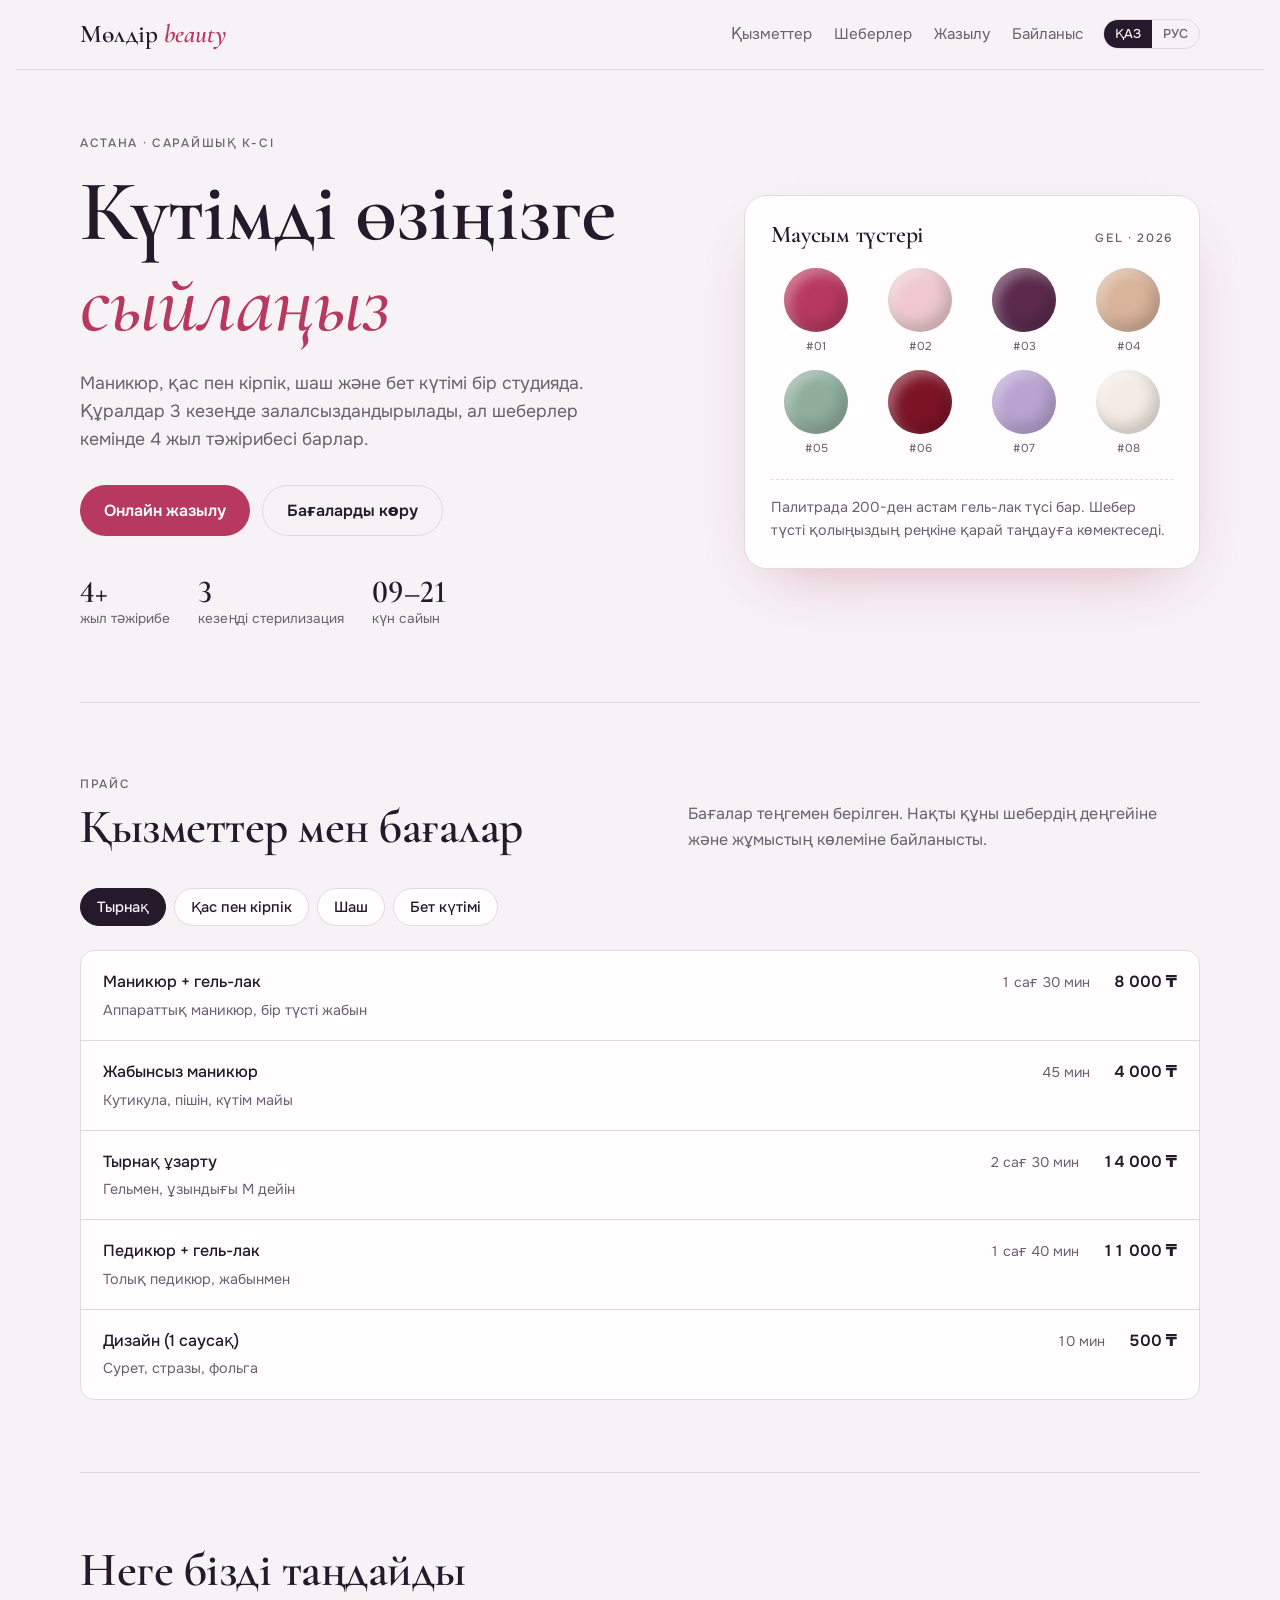
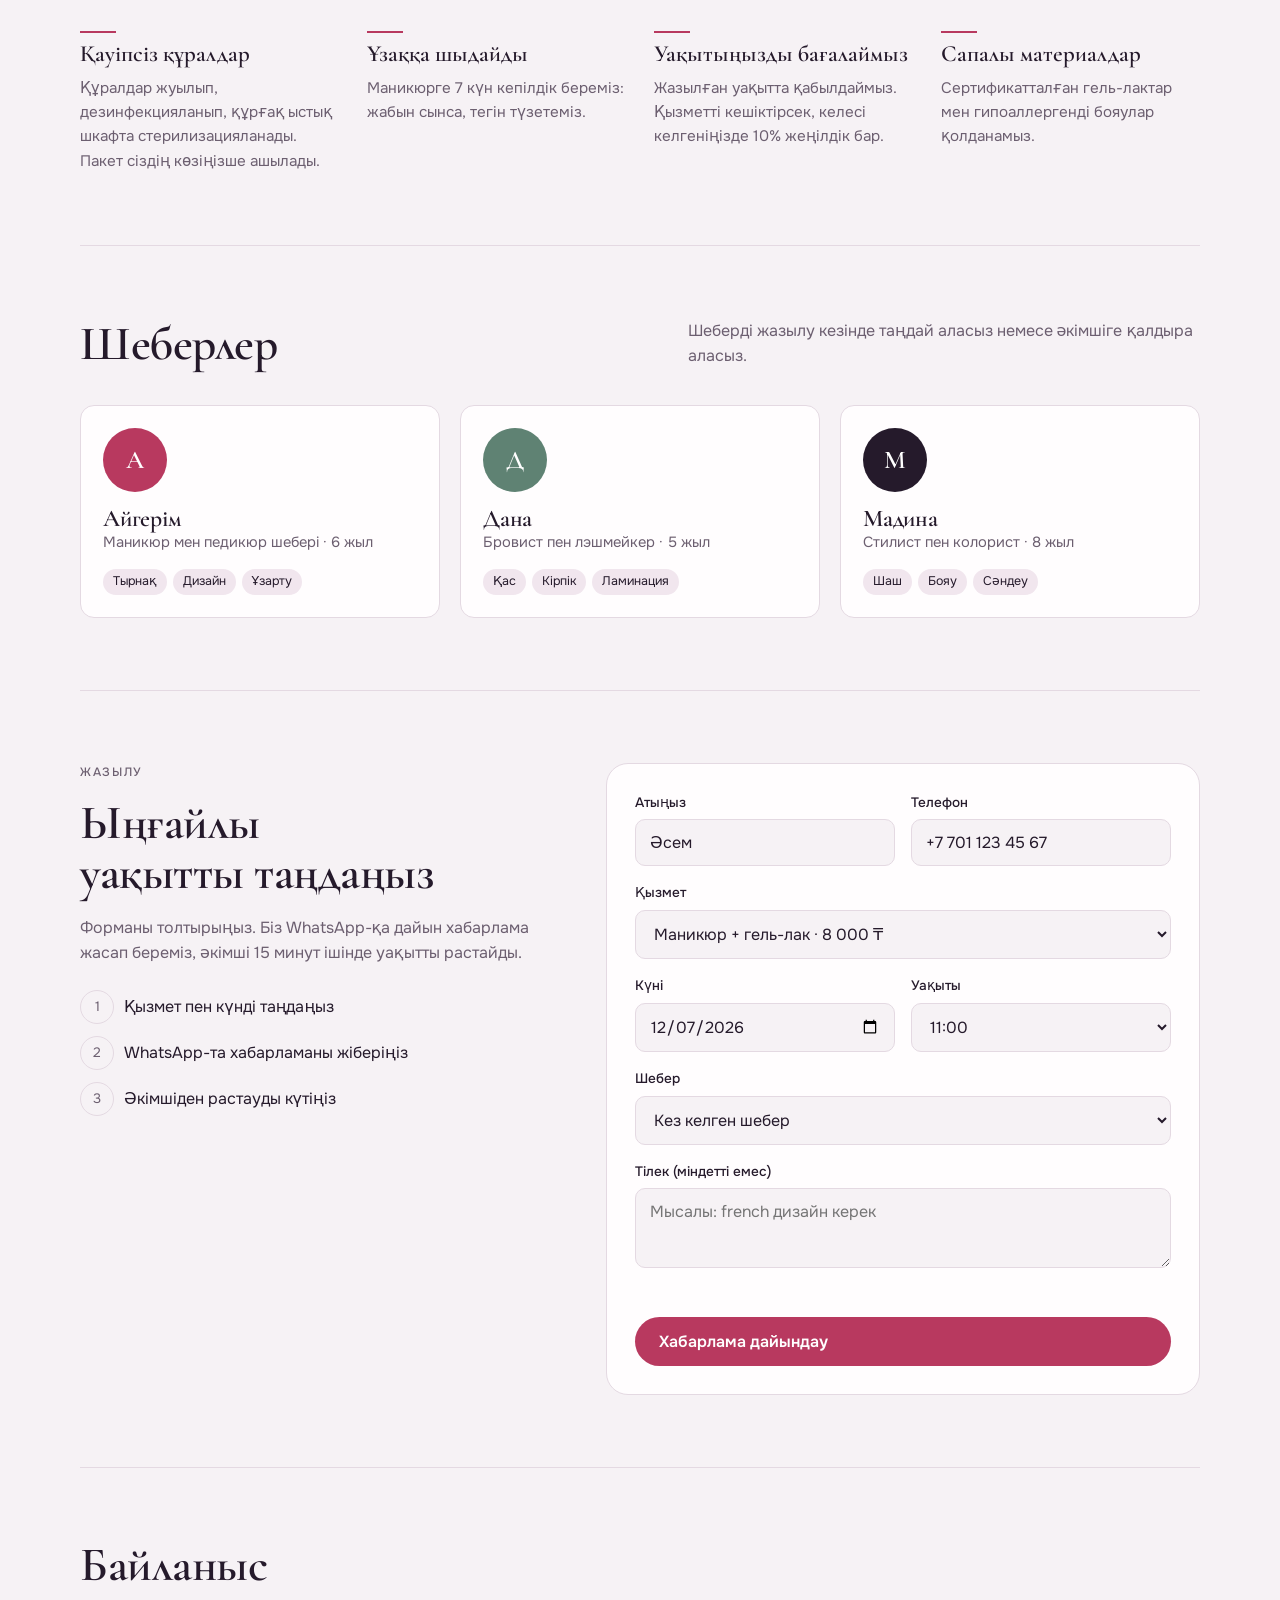
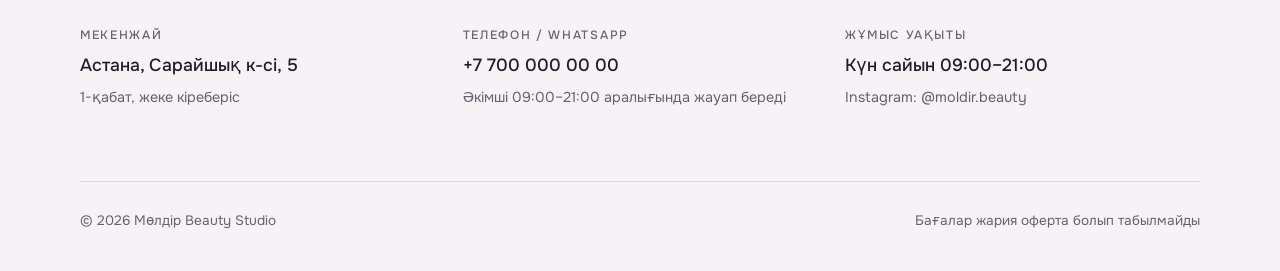
==== index.html @ 7542b137 "Publish beauty studio landing to GitHub Pages Co-Authored-By: Claude Opus 5.5 <noreply@anthropic.com" ====
<!doctype html>
<html lang="kk">
<head>
<meta charset="utf-8">
<meta name="viewport" content="width=device-width, initial-scale=1, viewport-fit=cover">
<style>:root{padding-top:env(safe-area-inset-top,0px);padding-bottom:env(safe-area-inset-bottom,0px)}body{margin:0}img{max-width:100%}[hidden]{display:none!important}</style>
<title>Мөлдір Beauty Studio</title>
<meta name="description" content="Мөлдір Beauty Studio — маникюр, қас пен кірпік, шаш және бет күтімі. Онлайн жазылу.">
<link rel="preconnect" href="https://fonts.googleapis.com">
<link rel="preconnect" href="https://fonts.gstatic.com" crossorigin>
<link rel="stylesheet" href="https://fonts.googleapis.com/css2?family=Cormorant+Garamond:ital,wght@0,500;0,600;1,500&family=Onest:wght@400;500;600&display=swap">
<style>
/* Layout: split hero with a lacquer "shade card", then a price list read like a salon menu, booking card that builds a WhatsApp message. */
:root{
  --bg:#f6f2f5;
  --surface:#fffdfe;
  --ink:#251a2b;
  --muted:#6c5f70;
  --line:#e4d9e2;
  --accent:#b8395f;      /* rose lacquer */
  --accent-ink:#ffffff;
  --sage:#5f8273;
  --chip:#f1e6ee;
  --display:"Cormorant Garamond","Cormorant",Georgia,"Times New Roman",serif;
  --body:"Onest","Segoe UI",system-ui,-apple-system,sans-serif;
  --r:14px;
  --wrap:1120px;
}
@media (prefers-color-scheme:dark){:root:not([data-theme="light"]){
  --bg:#151017;--surface:#1f1822;--ink:#f3eaf1;--muted:#b4a6b6;--line:#3a2f3e;
  --accent:#e57a9b;--accent-ink:#1b1014;--sage:#8fb3a3;--chip:#2b2230;color-scheme:dark}}
:root[data-theme="dark"]{
  --bg:#151017;--surface:#1f1822;--ink:#f3eaf1;--muted:#b4a6b6;--line:#3a2f3e;
  --accent:#e57a9b;--accent-ink:#1b1014;--sage:#8fb3a3;--chip:#2b2230;color-scheme:dark}

*{box-sizing:border-box}
html{scroll-behavior:smooth}
@media (prefers-reduced-motion:reduce){html{scroll-behavior:auto}*{animation:none!important;transition:none!important}}
body{background:var(--bg);color:var(--ink);font:16px/1.6 var(--body);
  padding-left:max(16px,env(safe-area-inset-left,0px));padding-right:max(16px,env(safe-area-inset-right,0px))}
body::before{content:"";position:fixed;inset:0 0 auto;height:env(safe-area-inset-top,0px);z-index:10;background:var(--bg)}
.wrap{max-width:var(--wrap);margin:0 auto}
a{color:inherit}
h1,h2,h3,.facts b{font-variant-numeric:lining-nums}
h1,h2,h3{font-family:var(--display);font-weight:600;line-height:1.05;margin:0;text-wrap:balance;letter-spacing:-.01em}
h2{font-size:clamp(2rem,4.5vw,3rem)}
p{margin:0}
.eyebrow{font-size:.75rem;letter-spacing:.14em;text-transform:uppercase;color:var(--muted);font-weight:500}
:focus-visible{outline:2px solid var(--accent);outline-offset:3px;border-radius:6px}

/* header */
header{position:sticky;top:env(safe-area-inset-top,0px);z-index:5;background:color-mix(in srgb,var(--bg) 88%,transparent);
  backdrop-filter:blur(10px);border-bottom:1px solid var(--line)}
.nav{display:flex;align-items:center;gap:20px;padding-block:14px}
.logo{font-family:var(--display);font-size:1.6rem;font-weight:600;text-decoration:none;white-space:nowrap}
.logo i{color:var(--accent);font-style:italic}
.nav nav{display:flex;gap:22px;margin-left:auto}
.nav nav a{text-decoration:none;color:var(--muted);font-size:.95rem}
.nav nav a:hover{color:var(--ink)}
.lang{display:flex;border:1px solid var(--line);border-radius:999px;overflow:hidden;flex:none}
.lang button{border:0;background:none;color:var(--muted);font:500 .8rem var(--body);padding:6px 11px;cursor:pointer}
.lang button[aria-pressed="true"]{background:var(--ink);color:var(--bg)}
@media (max-width:760px){.nav nav{display:none}.lang{margin-left:auto}}

.btn{display:inline-flex;align-items:center;gap:8px;border:0;border-radius:999px;padding:14px 24px;
  font:600 1rem var(--body);cursor:pointer;text-decoration:none;transition:transform .15s}
.btn:hover{transform:translateY(-1px)}
.btn-primary{background:var(--accent);color:var(--accent-ink)}
.btn-ghost{background:transparent;color:var(--ink);border:1px solid var(--line)}

/* hero */
.hero{display:grid;grid-template-columns:1.15fr .85fr;gap:48px;align-items:center;padding-block:64px 72px}
.hero h1{font-size:clamp(2.8rem,7vw,5.4rem)}
.hero h1 em{color:var(--accent);font-style:italic;font-weight:500}
.hero .lead{max-width:34rem;color:var(--muted);font-size:1.1rem;margin-top:20px}
.hero .cta{display:flex;flex-wrap:wrap;gap:12px;margin-top:32px}
.facts{display:flex;flex-wrap:wrap;gap:28px;margin-top:40px}
.facts div{display:grid}
.facts b{font-family:var(--display);font-size:2rem;font-weight:600;line-height:1}
.facts span{color:var(--muted);font-size:.85rem}

.shade-card{background:var(--surface);border:1px solid var(--line);border-radius:22px;padding:26px;
  box-shadow:0 24px 60px -30px color-mix(in srgb,var(--accent) 45%,transparent)}
.shade-card header{all:unset;display:flex;justify-content:space-between;align-items:baseline}
.shade-card h3{font-size:1.5rem}
.shades{display:grid;grid-template-columns:repeat(4,1fr);gap:14px;margin-top:20px}
.shade{display:grid;justify-items:center;gap:6px;font-size:.72rem;color:var(--muted);text-align:center;cursor:default}
.dot{width:100%;max-width:64px;aspect-ratio:1;border-radius:50%;background:var(--c);
  box-shadow:inset -6px -8px 14px rgba(0,0,0,.18),inset 6px 6px 12px rgba(255,255,255,.35);transition:transform .25s}
.shade:hover .dot{transform:scale(1.08) rotate(-8deg)}
.shade-card .note{margin-top:20px;padding-top:16px;border-top:1px dashed var(--line);font-size:.9rem;color:var(--muted)}
@media (max-width:860px){.hero{grid-template-columns:1fr;padding-block:40px 56px}}

section{padding-block:72px;border-top:1px solid var(--line)}
.sec-head{display:flex;flex-wrap:wrap;justify-content:space-between;align-items:end;gap:16px;margin-bottom:36px}
.sec-head p{color:var(--muted);max-width:32rem}

/* services */
.tabs{display:flex;flex-wrap:wrap;gap:8px;margin-bottom:24px}
.tab{border:1px solid var(--line);background:var(--surface);color:var(--ink);border-radius:999px;padding:9px 16px;
  font:500 .92rem var(--body);cursor:pointer}
.tab[aria-selected="true"]{background:var(--ink);color:var(--bg);border-color:var(--ink)}
.menu{list-style:none;margin:0;padding:0;background:var(--surface);border:1px solid var(--line);border-radius:var(--r)}
.menu li{display:grid;grid-template-columns:1fr auto auto;gap:8px 24px;align-items:baseline;padding:18px 22px;border-top:1px solid var(--line)}
.menu li:first-child{border-top:0}
.menu .name{font-weight:500;min-width:0}
.menu .desc{grid-column:1/-1;color:var(--muted);font-size:.9rem;margin-top:-4px}
.menu .time{color:var(--muted);font-size:.88rem;white-space:nowrap;font-variant-numeric:tabular-nums}
.menu .price{font-weight:600;white-space:nowrap;font-variant-numeric:tabular-nums}
@media (max-width:520px){.menu li{grid-template-columns:1fr auto}.menu .time{grid-column:1;grid-row:3}.menu .desc{grid-row:2}}

/* why */
.why{display:grid;grid-template-columns:repeat(4,1fr);gap:28px}
.why div{display:grid;gap:8px;align-content:start}
.why b{font-family:var(--display);font-size:1.45rem;font-weight:600;line-height:1.15}
.why p{color:var(--muted);font-size:.95rem}
.why .mark{width:36px;height:2px;background:var(--accent)}
@media (max-width:900px){.why{grid-template-columns:repeat(2,1fr)}}
@media (max-width:480px){.why{grid-template-columns:1fr}}

/* masters */
.masters{display:grid;grid-template-columns:repeat(3,1fr);gap:20px}
.master{background:var(--surface);border:1px solid var(--line);border-radius:var(--r);padding:22px;display:grid;gap:14px;align-content:start}
.avatar{width:64px;height:64px;border-radius:50%;display:grid;place-items:center;font-family:var(--display);font-size:1.6rem;
  font-weight:600;color:var(--accent-ink);background:var(--c)}
.master h3{font-size:1.5rem}
.master .role{color:var(--muted);font-size:.92rem}
.tags{display:flex;flex-wrap:wrap;gap:6px}
.tags span{background:var(--chip);border-radius:999px;padding:3px 10px;font-size:.78rem}
@media (max-width:860px){.masters{grid-template-columns:1fr}}

/* booking */
.book{display:grid;grid-template-columns:.9fr 1.1fr;gap:40px;align-items:start}
.book .intro{display:grid;gap:16px}
.book .intro p{color:var(--muted)}
.steps{list-style:none;padding:0;margin:8px 0 0;display:grid;gap:12px;counter-reset:s}
.steps li{counter-increment:s;display:grid;grid-template-columns:32px 1fr;gap:12px;align-items:center}
.steps li::before{content:counter(s);width:32px;height:32px;border-radius:50%;border:1px solid var(--line);display:grid;place-items:center;font-size:.85rem;color:var(--muted)}
form{background:var(--surface);border:1px solid var(--line);border-radius:22px;padding:28px;display:grid;gap:16px}
.row{display:grid;grid-template-columns:1fr 1fr;gap:16px}
@media (max-width:860px){.book{grid-template-columns:1fr}}
@media (max-width:480px){.row{grid-template-columns:1fr}}
label{display:grid;gap:6px;font-size:.85rem;font-weight:500;min-width:0}
input,select,textarea{width:100%;font:400 1rem var(--body);color:var(--ink);background:var(--bg);border:1px solid var(--line);
  border-radius:10px;padding:12px 14px}
textarea{resize:vertical;min-height:80px}
input:focus,select:focus,textarea:focus{outline:2px solid var(--accent);outline-offset:0;border-color:transparent}
.err{color:var(--accent);font-size:.85rem;min-height:1.2em}
.result{border:1px dashed var(--sage);border-radius:12px;padding:16px;display:grid;gap:12px}
.result pre{margin:0;white-space:pre-wrap;font:inherit;font-size:.92rem}
.result .acts{display:flex;flex-wrap:wrap;gap:10px}
.result .acts .btn{padding:10px 18px;font-size:.92rem}
.ok{color:var(--sage);font-weight:600;font-size:.9rem}

/* contacts */
.contacts{display:grid;grid-template-columns:repeat(3,1fr);gap:28px}
.contacts div{display:grid;gap:6px;align-content:start}
.contacts .v{font-size:1.1rem;font-weight:500;user-select:all}
.contacts .s{color:var(--muted);font-size:.9rem}
@media (max-width:760px){.contacts{grid-template-columns:1fr}}

footer{border-top:1px solid var(--line);padding-block:28px 40px;color:var(--muted);font-size:.85rem;display:flex;flex-wrap:wrap;gap:12px;justify-content:space-between}
</style>
</head>
<body>

<header>
  <div class="wrap nav">
    <a class="logo" href="#top">Мөлдір <i>beauty</i></a>
    <nav aria-label="Бөлімдер">
      <a href="#services" data-i="nav_services">Қызметтер</a>
      <a href="#masters" data-i="nav_masters">Шеберлер</a>
      <a href="#book" data-i="nav_book">Жазылу</a>
      <a href="#contacts" data-i="nav_contacts">Байланыс</a>
    </nav>
    <div class="lang" role="group" aria-label="Тіл">
      <button type="button" id="lang-kz" aria-pressed="true">ҚАЗ</button>
      <button type="button" id="lang-ru" aria-pressed="false">РУС</button>
    </div>
  </div>
</header>

<main class="wrap" id="top">
  <div class="hero">
    <div>
      <p class="eyebrow" data-i="hero_eyebrow">Астана · Сарайшық к-сі</p>
      <h1 style="margin-top:14px" data-i-html="hero_title">Күтімді өзіңізге <em>сыйлаңыз</em></h1>
      <p class="lead" data-i="hero_lead">Маникюр, қас пен кірпік, шаш және бет күтімі бір студияда. Құралдар 3 кезеңде залалсыздандырылады, ал шеберлер кемінде 4 жыл тәжірибесі барлар.</p>
      <div class="cta">
        <a class="btn btn-primary" href="#book" data-i="cta_book">Онлайн жазылу</a>
        <a class="btn btn-ghost" href="#services" data-i="cta_prices">Бағаларды көру</a>
      </div>
      <div class="facts">
        <div><b>4+</b><span data-i="fact_exp">жыл тәжірибе</span></div>
        <div><b>3</b><span data-i="fact_steril">кезеңді стерилизация</span></div>
        <div><b>09–21</b><span data-i="fact_hours">күн сайын</span></div>
      </div>
    </div>

    <aside class="shade-card" aria-labelledby="shade-title">
      <header>
        <h3 id="shade-title" data-i="shade_title">Маусым түстері</h3>
        <span class="eyebrow">Gel · 2026</span>
      </header>
      <div class="shades">
        <div class="shade" title="#1 Rose Lacquer"><span class="dot" style="--c:#b8395f"></span>#01</div>
        <div class="shade" title="#2 Milk Pink"><span class="dot" style="--c:#efc9cf"></span>#02</div>
        <div class="shade" title="#3 Plum"><span class="dot" style="--c:#5b2a4d"></span>#03</div>
        <div class="shade" title="#4 Nude"><span class="dot" style="--c:#d9b39a"></span>#04</div>
        <div class="shade" title="#5 Sage"><span class="dot" style="--c:#8fae9c"></span>#05</div>
        <div class="shade" title="#6 Cherry"><span class="dot" style="--c:#7d1426"></span>#06</div>
        <div class="shade" title="#7 Lilac"><span class="dot" style="--c:#b9a3d2"></span>#07</div>
        <div class="shade" title="#8 Pearl"><span class="dot" style="--c:#f3ece4"></span>#08</div>
      </div>
      <p class="note" data-i="shade_note">Палитрада 200-ден астам гель-лак түсі бар. Шебер түсті қолыңыздың реңкіне қарай таңдауға көмектеседі.</p>
    </aside>
  </div>

  <section id="services" aria-labelledby="services-h">
    <div class="sec-head">
      <div>
        <p class="eyebrow" data-i="price_eyebrow">Прайс</p>
        <h2 id="services-h" style="margin-top:8px" data-i="price_title">Қызметтер мен бағалар</h2>
      </div>
      <p data-i="price_note">Бағалар теңгемен берілген. Нақты құны шебердің деңгейіне және жұмыстың көлеміне байланысты.</p>
    </div>
    <div class="tabs" role="tablist" id="tabs"></div>
    <ul class="menu" id="menu" role="tabpanel"></ul>
  </section>

  <section aria-labelledby="why-h">
    <div class="sec-head">
      <h2 id="why-h" data-i="why_title">Неге бізді таңдайды</h2>
    </div>
    <div class="why">
      <div><span class="mark"></span><b data-i="w1_t">Қауіпсіз құралдар</b><p data-i="w1_p">Құралдар жуылып, дезинфекцияланып, құрғақ ыстық шкафта стерилизацияланады. Пакет сіздің көзіңізше ашылады.</p></div>
      <div><span class="mark"></span><b data-i="w2_t">Ұзаққа шыдайды</b><p data-i="w2_p">Маникюрге 7 күн кепілдік береміз: жабын сынса, тегін түзетеміз.</p></div>
      <div><span class="mark"></span><b data-i="w3_t">Уақытыңызды бағалаймыз</b><p data-i="w3_p">Жазылған уақытта қабылдаймыз. Қызметті кешіктірсек, келесі келгеніңізде 10% жеңілдік бар.</p></div>
      <div><span class="mark"></span><b data-i="w4_t">Сапалы материалдар</b><p data-i="w4_p">Сертификатталған гель-лактар мен гипоаллергенді бояулар қолданамыз.</p></div>
    </div>
  </section>

  <section id="masters" aria-labelledby="masters-h">
    <div class="sec-head">
      <h2 id="masters-h" data-i="masters_title">Шеберлер</h2>
      <p data-i="masters_note">Шеберді жазылу кезінде таңдай аласыз немесе әкімшіге қалдыра аласыз.</p>
    </div>
    <div class="masters">
      <article class="master">
        <div class="avatar" style="--c:var(--accent)">А</div>
        <div><h3 data-i="m1_n">Айгерім</h3><p class="role" data-i="m1_r">Маникюр мен педикюр шебері · 6 жыл</p></div>
        <div class="tags"><span data-i="t_nails">Тырнақ</span><span data-i="t_design">Дизайн</span><span data-i="t_ext">Ұзарту</span></div>
      </article>
      <article class="master">
        <div class="avatar" style="--c:var(--sage)">Д</div>
        <div><h3 data-i="m2_n">Дана</h3><p class="role" data-i="m2_r">Бровист пен лэшмейкер · 5 жыл</p></div>
        <div class="tags"><span data-i="t_brows">Қас</span><span data-i="t_lash">Кірпік</span><span data-i="t_lami">Ламинация</span></div>
      </article>
      <article class="master">
        <div class="avatar" style="--c:var(--ink)">М</div>
        <div><h3 data-i="m3_n">Мадина</h3><p class="role" data-i="m3_r">Стилист пен колорист · 8 жыл</p></div>
        <div class="tags"><span data-i="t_hair">Шаш</span><span data-i="t_color">Бояу</span><span data-i="t_style">Сәндеу</span></div>
      </article>
    </div>
  </section>

  <section id="book" aria-labelledby="book-h">
    <div class="book">
      <div class="intro">
        <p class="eyebrow" data-i="book_eyebrow">Жазылу</p>
        <h2 id="book-h" data-i="book_title">Ыңғайлы уақытты таңдаңыз</h2>
        <p data-i="book_lead">Форманы толтырыңыз. Біз WhatsApp-қа дайын хабарлама жасап береміз, әкімші 15 минут ішінде уақытты растайды.</p>
        <ol class="steps">
          <li data-i="s1">Қызмет пен күнді таңдаңыз</li>
          <li data-i="s2">WhatsApp-та хабарламаны жіберіңіз</li>
          <li data-i="s3">Әкімшіден растауды күтіңіз</li>
        </ol>
      </div>

      <form id="form" novalidate>
        <div class="row">
          <label for="f-name"><span data-i="f_name">Атыңыз</span>
            <input id="f-name" autocomplete="given-name" value="Әсем" required></label>
          <label for="f-phone"><span data-i="f_phone">Телефон</span>
            <input id="f-phone" type="tel" autocomplete="tel" inputmode="tel" value="+7 701 123 45 67" required></label>
        </div>
        <label for="f-service"><span data-i="f_service">Қызмет</span>
          <select id="f-service"></select></label>
        <div class="row">
          <label for="f-date"><span data-i="f_date">Күні</span>
            <input id="f-date" type="date" required></label>
          <label for="f-time"><span data-i="f_time">Уақыты</span>
            <select id="f-time"></select></label>
        </div>
        <label for="f-master"><span data-i="f_master">Шебер</span>
          <select id="f-master">
            <option value="any" data-i="any_master">Кез келген шебер</option>
            <option value="Айгерім" data-i="m1_n">Айгерім</option>
            <option value="Дана" data-i="m2_n">Дана</option>
            <option value="Мадина" data-i="m3_n">Мадина</option>
          </select></label>
        <label for="f-note"><span data-i="f_note">Тілек (міндетті емес)</span>
          <textarea id="f-note" data-i-ph="f_note_ph" placeholder="Мысалы: french дизайн керек"></textarea></label>
        <p class="err" id="err" role="alert"></p>
        <button class="btn btn-primary" type="submit" data-i="f_submit">Хабарлама дайындау</button>
        <div class="result" id="result" hidden>
          <pre id="msg"></pre>
          <div class="acts">
            <a class="btn btn-primary" id="wa" href="#" target="_blank" rel="noopener" data-i="f_wa">WhatsApp-та жіберу</a>
            <button class="btn btn-ghost" type="button" id="copy" data-i="f_copy">Мәтінді көшіру</button>
          </div>
          <p class="ok" id="ok" hidden></p>
        </div>
      </form>
    </div>
  </section>

  <section id="contacts" aria-labelledby="contacts-h">
    <div class="sec-head"><h2 id="contacts-h" data-i="contacts_title">Байланыс</h2></div>
    <div class="contacts">
      <div><p class="eyebrow" data-i="c_addr">Мекенжай</p><p class="v" data-i="c_addr_v">Астана, Сарайшық к-сі, 5</p><p class="s" data-i="c_addr_s">1-қабат, жеке кіреберіс</p></div>
      <div><p class="eyebrow" data-i="c_phone">Телефон / WhatsApp</p><p class="v">+7 700 000 00 00</p><p class="s" data-i="c_phone_s">Әкімші 09:00–21:00 аралығында жауап береді</p></div>
      <div><p class="eyebrow" data-i="c_hours">Жұмыс уақыты</p><p class="v" data-i="c_hours_v">Күн сайын 09:00–21:00</p><p class="s">Instagram: @moldir.beauty</p></div>
    </div>
  </section>
</main>

<footer class="wrap">
  <span>© 2026 Мөлдір Beauty Studio</span>
  <span data-i="foot">Бағалар жария оферта болып табылмайды</span>
</footer>

<script>
(() => {
  const WA_NUMBER = "77000000000"; // салонның WhatsApp нөмірі, + белгісіз

  const SERVICES = {
    nails: { kz:"Тырнақ", ru:"Ногти", items:[
      ["Маникюр + гель-лак","Маникюр + гель-лак","Аппараттық маникюр, бір түсті жабын","Аппаратный маникюр, однотонное покрытие",90,"8 000"],
      ["Жабынсыз маникюр","Маникюр без покрытия","Кутикула, пішін, күтім майы","Кутикула, форма, масло для ухода",45,"4 000"],
      ["Тырнақ ұзарту","Наращивание ногтей","Гельмен, ұзындығы M дейін","Гелем, длина до M",150,"14 000"],
      ["Педикюр + гель-лак","Педикюр + гель-лак","Толық педикюр, жабынмен","Полный педикюр с покрытием",100,"11 000"],
      ["Дизайн (1 саусақ)","Дизайн (1 ноготь)","Сурет, стразы, фольга","Роспись, стразы, фольга",10,"500"]]},
    brows: { kz:"Қас пен кірпік", ru:"Брови и ресницы", items:[
      ["Қас түзету + бояу","Коррекция + окрашивание бровей","Хна немесе бояу","Хна или краска",45,"6 000"],
      ["Қас ламинациясы","Ламинирование бровей","Бояу мен күтімді қоса","С окрашиванием и уходом",60,"9 000"],
      ["Кірпік ламинациясы","Ламинирование ресниц","Ботокс күтімімен","С ботокс-уходом",75,"10 000"],
      ["Кірпік ұзарту (классика)","Наращивание ресниц (классика)","1:1 техникасы","Техника 1:1",120,"12 000"]]},
    hair: { kz:"Шаш", ru:"Волосы", items:[
      ["Әйелдер шаш қиюы","Женская стрижка","Жуу мен сәндеуді қоса","С мытьём и укладкой",60,"7 000"],
      ["Бір түсті бояу","Окрашивание в один тон","Орташа ұзындық","Средняя длина",150,"от 18 000"],
      ["AirTouch / балаяж","AirTouch / балаяж","Кеңес беру мен тонирлеуді қоса","С консультацией и тонированием",300,"от 45 000"],
      ["Кешкі сәндеу","Вечерняя укладка","Бұйра немесе шаш жинау","Локоны или собранная причёска",60,"8 000"]]},
    face: { kz:"Бет күтімі", ru:"Уход за лицом", items:[
      ["Бетті тазалау (комби)","Чистка лица (комби)","Механикалық және ультрадыбыстық","Механическая + ультразвуковая",90,"15 000"],
      ["Алгинат маска","Альгинатная маска","Ылғалдандыру курсы","Курс увлажнения",30,"5 000"],
      ["Күндізгі макияж","Дневной макияж","Кеңесімен бірге","С консультацией",60,"10 000"]]}
  };

  const RU = {
    nav_services:"Услуги",nav_masters:"Мастера",nav_book:"Запись",nav_contacts:"Контакты",
    hero_eyebrow:"Астана · ул. Сарайшык",hero_title:"Подарите себе <em>заботу</em>",
    hero_lead:"Маникюр, брови и ресницы, волосы и уход за лицом в одной студии. Инструменты проходят стерилизацию в 3 этапа, у мастеров опыт от 4 лет.",
    cta_book:"Записаться онлайн",cta_prices:"Смотреть цены",fact_exp:"лет опыта",fact_steril:"этапа стерилизации",fact_hours:"ежедневно",
    shade_title:"Цвета сезона",shade_note:"В палитре больше 200 оттенков гель-лака. Мастер поможет подобрать цвет под тон кожи.",
    price_eyebrow:"Прайс",price_title:"Услуги и цены",price_note:"Цены указаны в тенге. Итоговая стоимость зависит от уровня мастера и объёма работы.",
    why_title:"Почему выбирают нас",
    w1_t:"Безопасные инструменты",w1_p:"Инструменты моют, дезинфицируют и стерилизуют в сухожаровом шкафу. Крафт-пакет вскрывается при вас.",
    w2_t:"Носится долго",w2_p:"Гарантия на маникюр 7 дней: если покрытие сколется, исправим бесплатно.",
    w3_t:"Ценим ваше время",w3_p:"Принимаем точно по записи. Если задержим начало, дадим скидку 10% на следующий визит.",
    w4_t:"Качественные материалы",w4_p:"Работаем с сертифицированными гель-лаками и гипоаллергенными красителями.",
    masters_title:"Мастера",masters_note:"Мастера можно выбрать при записи или доверить выбор администратору.",
    m1_n:"Айгерим",m1_r:"Мастер маникюра и педикюра · 6 лет",m2_n:"Дана",m2_r:"Бровист и лэшмейкер · 5 лет",m3_n:"Мадина",m3_r:"Стилист-колорист · 8 лет",
    t_nails:"Ногти",t_design:"Дизайн",t_ext:"Наращивание",t_brows:"Брови",t_lash:"Ресницы",t_lami:"Ламинирование",t_hair:"Волосы",t_color:"Окрашивание",t_style:"Укладка",
    book_eyebrow:"Запись",book_title:"Выберите удобное время",book_lead:"Заполните форму. Мы подготовим сообщение для WhatsApp, администратор подтвердит время в течение 15 минут.",
    s1:"Выберите услугу и дату",s2:"Отправьте сообщение в WhatsApp",s3:"Дождитесь подтверждения администратора",
    f_name:"Ваше имя",f_phone:"Телефон",f_service:"Услуга",f_date:"Дата",f_time:"Время",f_master:"Мастер",any_master:"Любой мастер",
    f_note:"Пожелания (необязательно)",f_note_ph:"Например: нужен french",f_submit:"Подготовить сообщение",f_wa:"Отправить в WhatsApp",f_copy:"Скопировать текст",
    contacts_title:"Контакты",c_addr:"Адрес",c_addr_v:"Астана, ул. Сарайшык, 5",c_addr_s:"1 этаж, отдельный вход",c_phone:"Телефон / WhatsApp",
    c_phone_s:"Администратор отвечает с 09:00 до 21:00",c_hours:"Часы работы",c_hours_v:"Ежедневно 09:00–21:00",foot:"Цены не являются публичной офертой"
  };
  const T = {
    kz:{min:"мин",err_name:"Атыңызды жазыңыз.",err_phone:"Телефон нөмірін толық жазыңыз.",err_date:"Бүгіннен бастап күн таңдаңыз.",
        copied:"Мәтін көшірілді. Оны WhatsApp-қа қоюға болады.",copy_fail:"Көшіру мүмкін болмады. Мәтінді белгілеп, өзіңіз көшіріңіз.",
        msg:(d)=>`Сәлеметсіз бе! Жазылғым келеді.\nАты: ${d.name}\nТелефон: ${d.phone}\nҚызмет: ${d.service}\nКүні: ${d.date}, ${d.time}\nШебер: ${d.master}${d.note?`\nТілек: ${d.note}`:""}`},
    ru:{min:"мин",err_name:"Укажите имя.",err_phone:"Укажите номер телефона полностью.",err_date:"Выберите дату не раньше сегодняшней.",
        copied:"Текст скопирован. Его можно вставить в WhatsApp.",copy_fail:"Не удалось скопировать. Выделите текст и скопируйте вручную.",
        msg:(d)=>`Здравствуйте! Хочу записаться.\nИмя: ${d.name}\nТелефон: ${d.phone}\nУслуга: ${d.service}\nДата: ${d.date}, ${d.time}\nМастер: ${d.master}${d.note?`\nПожелания: ${d.note}`:""}`}
  };

  const $ = (s) => document.querySelector(s);
  let lang = "kz", cat = "nails";
  const KZ = {};
  document.querySelectorAll("[data-i]").forEach(el => { if (!(el.dataset.i in KZ)) KZ[el.dataset.i] = el.textContent; });
  document.querySelectorAll("[data-i-html]").forEach(el => KZ[el.dataset.iHtml] = el.innerHTML);
  document.querySelectorAll("[data-i-ph]").forEach(el => KZ[el.dataset.iPh] = el.placeholder);

  const fmtDur = (m) => m >= 60 ? `${Math.floor(m/60)} сағ${m%60?` ${m%60} ${T[lang].min}`:""}`.replace("сағ", lang==="ru"?"ч":"сағ") : `${m} ${T[lang].min}`;
  const priceText = (p) => lang==="ru" ? `${p} ₸` : `${p.replace("от ","")} ₸${p.startsWith("от ")?" бастап":""}`;

  function renderTabs(){
    const tabs = $("#tabs"); tabs.innerHTML = "";
    Object.entries(SERVICES).forEach(([k,v]) => {
      const b = document.createElement("button");
      b.type="button"; b.className="tab"; b.role="tab"; b.id="tab-"+k;
      b.setAttribute("aria-selected", k===cat); b.textContent = v[lang];
      b.onclick = () => { cat = k; renderTabs(); renderMenu(); };
      tabs.append(b);
    });
  }
  function renderMenu(){
    const ul = $("#menu"); ul.innerHTML = "";
    ul.setAttribute("aria-labelledby","tab-"+cat);
    SERVICES[cat].items.forEach(it => {
      const i = lang==="ru"?1:0;
      const li = document.createElement("li");
      li.innerHTML = `<span class="name"></span><span class="time"></span><span class="price"></span><span class="desc"></span>`;
      li.children[0].textContent = it[i]; li.children[1].textContent = fmtDur(it[4]);
      li.children[2].textContent = priceText(it[5]); li.children[3].textContent = it[2+i];
      ul.append(li);
    });
  }
  function renderServiceSelect(){
    const sel = $("#f-service"), keep = sel.selectedIndex;
    sel.innerHTML = "";
    Object.values(SERVICES).forEach(v => {
      const g = document.createElement("optgroup"); g.label = v[lang];
      v.items.forEach(it => { const o = document.createElement("option"); o.textContent = `${it[lang==="ru"?1:0]} · ${priceText(it[5])}`; o.value = it[lang==="ru"?1:0]; g.append(o); });
      sel.append(g);
    });
    if (keep >= 0) sel.selectedIndex = keep;
  }
  function setLang(l){
    lang = l;
    document.documentElement.lang = l === "ru" ? "ru" : "kk";
    $("#lang-kz").setAttribute("aria-pressed", l==="kz"); $("#lang-ru").setAttribute("aria-pressed", l==="ru");
    document.querySelectorAll("[data-i]").forEach(el => { const v = l==="ru"?RU[el.dataset.i]:KZ[el.dataset.i]; if (v) el.textContent = v; });
    document.querySelectorAll("[data-i-html]").forEach(el => el.innerHTML = l==="ru"?RU[el.dataset.iHtml]:KZ[el.dataset.iHtml]);
    document.querySelectorAll("[data-i-ph]").forEach(el => el.placeholder = l==="ru"?RU[el.dataset.iPh]:KZ[el.dataset.iPh]);
    renderTabs(); renderMenu(); renderServiceSelect();
    $("#result").hidden = true; $("#err").textContent = "";
    try { localStorage.setItem("lang", l); } catch(e) {}
  }
  $("#lang-kz").onclick = () => setLang("kz");
  $("#lang-ru").onclick = () => setLang("ru");

  // time slots and default date (tomorrow)
  const ts = $("#f-time");
  for (let h = 9; h <= 20; h++) for (const m of ["00","30"]) { if (h===20 && m==="30") continue; const o = document.createElement("option"); o.textContent = `${String(h).padStart(2,"0")}:${m}`; ts.append(o); }
  ts.value = "11:00";
  const iso = (d) => `${d.getFullYear()}-${String(d.getMonth()+1).padStart(2,"0")}-${String(d.getDate()).padStart(2,"0")}`;
  const today = new Date(), tmr = new Date(); tmr.setDate(today.getDate()+1);
  $("#f-date").min = iso(today); $("#f-date").value = iso(tmr);

  $("#form").addEventListener("submit", (e) => {
    e.preventDefault();
    const t = T[lang], err = $("#err");
    const name = $("#f-name").value.trim(), phone = $("#f-phone").value.trim(), date = $("#f-date").value;
    if (!name) { err.textContent = t.err_name; $("#f-name").focus(); return; }
    if (phone.replace(/\D/g,"").length < 10) { err.textContent = t.err_phone; $("#f-phone").focus(); return; }
    if (!date || date < iso(today)) { err.textContent = t.err_date; $("#f-date").focus(); return; }
    err.textContent = "";
    const [y,mo,d] = date.split("-");
    const ms = $("#f-master");
    const text = t.msg({ name, phone, service: $("#f-service").value, date: `${d}.${mo}.${y}`, time: ts.value,
      master: ms.options[ms.selectedIndex].textContent, note: $("#f-note").value.trim() });
    $("#msg").textContent = text;
    $("#wa").href = `https://wa.me/${WA_NUMBER}?text=${encodeURIComponent(text)}`;
    $("#ok").hidden = true; $("#result").hidden = false;
  });
  $("#copy").addEventListener("click", () => {
    const ok = $("#ok"), t = T[lang];
    navigator.clipboard.writeText($("#msg").textContent)
      .then(() => { ok.textContent = t.copied; ok.hidden = false; })
      .catch(() => { const r = document.createRange(); r.selectNodeContents($("#msg")); const s = getSelection(); s.removeAllRanges(); s.addRange(r); ok.textContent = t.copy_fail; ok.hidden = false; });
  });

  let saved = null; try { saved = localStorage.getItem("lang"); } catch(e) {}
  setLang(saved === "ru" ? "ru" : "kz");
})();
</script>
</body>
</html>
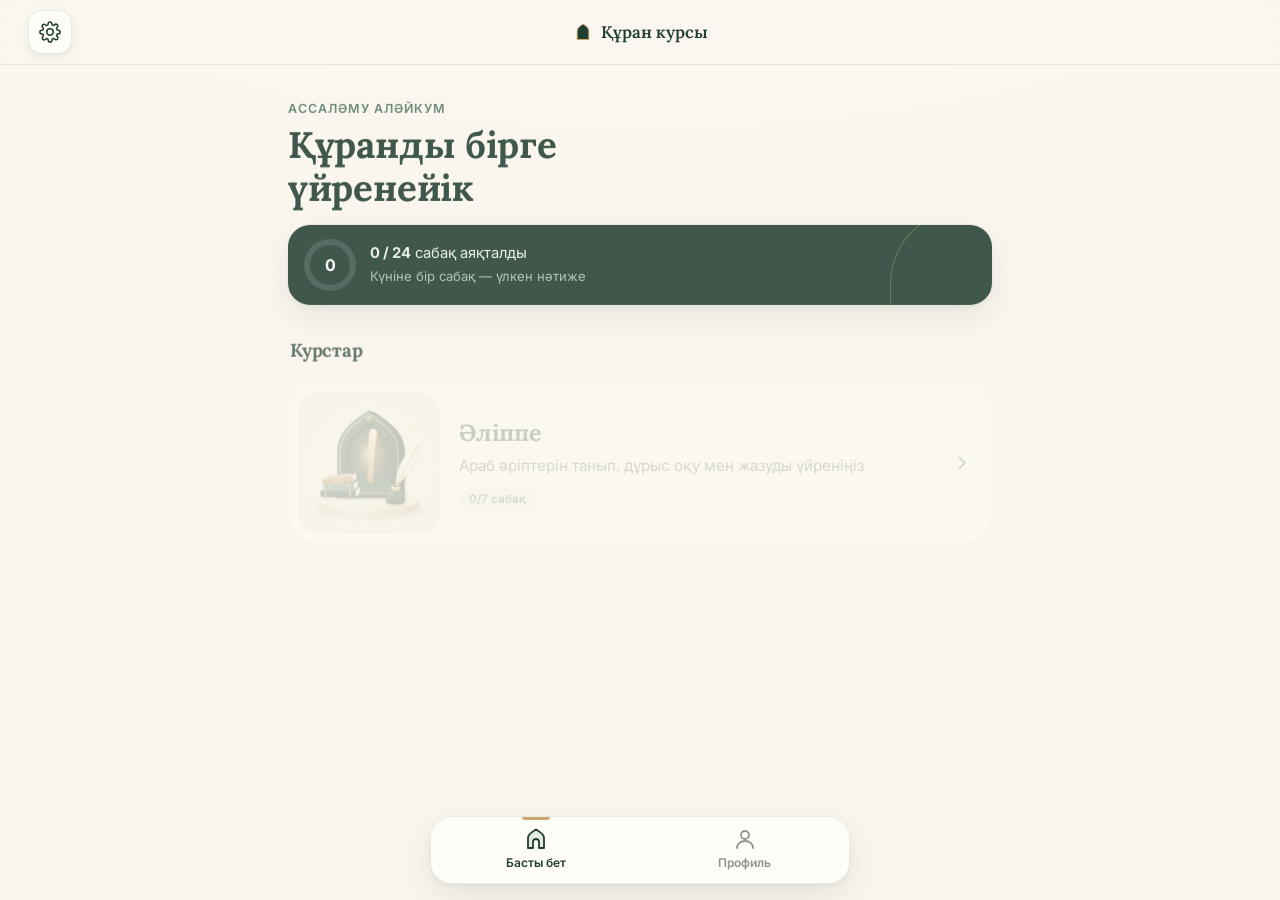
==== commit 93db4958: "Redirect site root to the Quran Course for GitHub Pages Co-Authored-By: Claude Opus 5.5 <noreply@ant" ====
--- a/index.html
+++ b/index.html
@@ -1,483 +1,13 @@
 <!doctype html>
 <html lang="kk">
 <head>
-<meta charset="utf-8">
-<meta name="viewport" content="width=device-width, initial-scale=1, viewport-fit=cover">
-<style>:root{padding-top:env(safe-area-inset-top,0px);padding-bottom:env(safe-area-inset-bottom,0px)}body{margin:0}img{max-width:100%}[hidden]{display:none!important}</style>
-<title>Мөлдір Beauty Studio</title>
-<meta name="description" content="Мөлдір Beauty Studio — маникюр, қас пен кірпік, шаш және бет күтімі. Онлайн жазылу.">
-<link rel="preconnect" href="https://fonts.googleapis.com">
-<link rel="preconnect" href="https://fonts.gstatic.com" crossorigin>
-<link rel="stylesheet" href="https://fonts.googleapis.com/css2?family=Cormorant+Garamond:ital,wght@0,500;0,600;1,500&family=Onest:wght@400;500;600&display=swap">
-<style>
-/* Layout: split hero with a lacquer "shade card", then a price list read like a salon menu, booking card that builds a WhatsApp message. */
-:root{
-  --bg:#f6f2f5;
-  --surface:#fffdfe;
-  --ink:#251a2b;
-  --muted:#6c5f70;
-  --line:#e4d9e2;
-  --accent:#b8395f;      /* rose lacquer */
-  --accent-ink:#ffffff;
-  --sage:#5f8273;
-  --chip:#f1e6ee;
-  --display:"Cormorant Garamond","Cormorant",Georgia,"Times New Roman",serif;
-  --body:"Onest","Segoe UI",system-ui,-apple-system,sans-serif;
-  --r:14px;
-  --wrap:1120px;
-}
-@media (prefers-color-scheme:dark){:root:not([data-theme="light"]){
-  --bg:#151017;--surface:#1f1822;--ink:#f3eaf1;--muted:#b4a6b6;--line:#3a2f3e;
-  --accent:#e57a9b;--accent-ink:#1b1014;--sage:#8fb3a3;--chip:#2b2230;color-scheme:dark}}
-:root[data-theme="dark"]{
-  --bg:#151017;--surface:#1f1822;--ink:#f3eaf1;--muted:#b4a6b6;--line:#3a2f3e;
-  --accent:#e57a9b;--accent-ink:#1b1014;--sage:#8fb3a3;--chip:#2b2230;color-scheme:dark}
-
-*{box-sizing:border-box}
-html{scroll-behavior:smooth}
-@media (prefers-reduced-motion:reduce){html{scroll-behavior:auto}*{animation:none!important;transition:none!important}}
-body{background:var(--bg);color:var(--ink);font:16px/1.6 var(--body);
-  padding-left:max(16px,env(safe-area-inset-left,0px));padding-right:max(16px,env(safe-area-inset-right,0px))}
-body::before{content:"";position:fixed;inset:0 0 auto;height:env(safe-area-inset-top,0px);z-index:10;background:var(--bg)}
-.wrap{max-width:var(--wrap);margin:0 auto}
-a{color:inherit}
-h1,h2,h3,.facts b{font-variant-numeric:lining-nums}
-h1,h2,h3{font-family:var(--display);font-weight:600;line-height:1.05;margin:0;text-wrap:balance;letter-spacing:-.01em}
-h2{font-size:clamp(2rem,4.5vw,3rem)}
-p{margin:0}
-.eyebrow{font-size:.75rem;letter-spacing:.14em;text-transform:uppercase;color:var(--muted);font-weight:500}
-:focus-visible{outline:2px solid var(--accent);outline-offset:3px;border-radius:6px}
-
-/* header */
-header{position:sticky;top:env(safe-area-inset-top,0px);z-index:5;background:color-mix(in srgb,var(--bg) 88%,transparent);
-  backdrop-filter:blur(10px);border-bottom:1px solid var(--line)}
-.nav{display:flex;align-items:center;gap:20px;padding-block:14px}
-.logo{font-family:var(--display);font-size:1.6rem;font-weight:600;text-decoration:none;white-space:nowrap}
-.logo i{color:var(--accent);font-style:italic}
-.nav nav{display:flex;gap:22px;margin-left:auto}
-.nav nav a{text-decoration:none;color:var(--muted);font-size:.95rem}
-.nav nav a:hover{color:var(--ink)}
-.lang{display:flex;border:1px solid var(--line);border-radius:999px;overflow:hidden;flex:none}
-.lang button{border:0;background:none;color:var(--muted);font:500 .8rem var(--body);padding:6px 11px;cursor:pointer}
-.lang button[aria-pressed="true"]{background:var(--ink);color:var(--bg)}
-@media (max-width:760px){.nav nav{display:none}.lang{margin-left:auto}}
-
-.btn{display:inline-flex;align-items:center;gap:8px;border:0;border-radius:999px;padding:14px 24px;
-  font:600 1rem var(--body);cursor:pointer;text-decoration:none;transition:transform .15s}
-.btn:hover{transform:translateY(-1px)}
-.btn-primary{background:var(--accent);color:var(--accent-ink)}
-.btn-ghost{background:transparent;color:var(--ink);border:1px solid var(--line)}
-
-/* hero */
-.hero{display:grid;grid-template-columns:1.15fr .85fr;gap:48px;align-items:center;padding-block:64px 72px}
-.hero h1{font-size:clamp(2.8rem,7vw,5.4rem)}
-.hero h1 em{color:var(--accent);font-style:italic;font-weight:500}
-.hero .lead{max-width:34rem;color:var(--muted);font-size:1.1rem;margin-top:20px}
-.hero .cta{display:flex;flex-wrap:wrap;gap:12px;margin-top:32px}
-.facts{display:flex;flex-wrap:wrap;gap:28px;margin-top:40px}
-.facts div{display:grid}
-.facts b{font-family:var(--display);font-size:2rem;font-weight:600;line-height:1}
-.facts span{color:var(--muted);font-size:.85rem}
-
-.shade-card{background:var(--surface);border:1px solid var(--line);border-radius:22px;padding:26px;
-  box-shadow:0 24px 60px -30px color-mix(in srgb,var(--accent) 45%,transparent)}
-.shade-card header{all:unset;display:flex;justify-content:space-between;align-items:baseline}
-.shade-card h3{font-size:1.5rem}
-.shades{display:grid;grid-template-columns:repeat(4,1fr);gap:14px;margin-top:20px}
-.shade{display:grid;justify-items:center;gap:6px;font-size:.72rem;color:var(--muted);text-align:center;cursor:default}
-.dot{width:100%;max-width:64px;aspect-ratio:1;border-radius:50%;background:var(--c);
-  box-shadow:inset -6px -8px 14px rgba(0,0,0,.18),inset 6px 6px 12px rgba(255,255,255,.35);transition:transform .25s}
-.shade:hover .dot{transform:scale(1.08) rotate(-8deg)}
-.shade-card .note{margin-top:20px;padding-top:16px;border-top:1px dashed var(--line);font-size:.9rem;color:var(--muted)}
-@media (max-width:860px){.hero{grid-template-columns:1fr;padding-block:40px 56px}}
-
-section{padding-block:72px;border-top:1px solid var(--line)}
-.sec-head{display:flex;flex-wrap:wrap;justify-content:space-between;align-items:end;gap:16px;margin-bottom:36px}
-.sec-head p{color:var(--muted);max-width:32rem}
-
-/* services */
-.tabs{display:flex;flex-wrap:wrap;gap:8px;margin-bottom:24px}
-.tab{border:1px solid var(--line);background:var(--surface);color:var(--ink);border-radius:999px;padding:9px 16px;
-  font:500 .92rem var(--body);cursor:pointer}
-.tab[aria-selected="true"]{background:var(--ink);color:var(--bg);border-color:var(--ink)}
-.menu{list-style:none;margin:0;padding:0;background:var(--surface);border:1px solid var(--line);border-radius:var(--r)}
-.menu li{display:grid;grid-template-columns:1fr auto auto;gap:8px 24px;align-items:baseline;padding:18px 22px;border-top:1px solid var(--line)}
-.menu li:first-child{border-top:0}
-.menu .name{font-weight:500;min-width:0}
-.menu .desc{grid-column:1/-1;color:var(--muted);font-size:.9rem;margin-top:-4px}
-.menu .time{color:var(--muted);font-size:.88rem;white-space:nowrap;font-variant-numeric:tabular-nums}
-.menu .price{font-weight:600;white-space:nowrap;font-variant-numeric:tabular-nums}
-@media (max-width:520px){.menu li{grid-template-columns:1fr auto}.menu .time{grid-column:1;grid-row:3}.menu .desc{grid-row:2}}
-
-/* why */
-.why{display:grid;grid-template-columns:repeat(4,1fr);gap:28px}
-.why div{display:grid;gap:8px;align-content:start}
-.why b{font-family:var(--display);font-size:1.45rem;font-weight:600;line-height:1.15}
-.why p{color:var(--muted);font-size:.95rem}
-.why .mark{width:36px;height:2px;background:var(--accent)}
-@media (max-width:900px){.why{grid-template-columns:repeat(2,1fr)}}
-@media (max-width:480px){.why{grid-template-columns:1fr}}
-
-/* masters */
-.masters{display:grid;grid-template-columns:repeat(3,1fr);gap:20px}
-.master{background:var(--surface);border:1px solid var(--line);border-radius:var(--r);padding:22px;display:grid;gap:14px;align-content:start}
-.avatar{width:64px;height:64px;border-radius:50%;display:grid;place-items:center;font-family:var(--display);font-size:1.6rem;
-  font-weight:600;color:var(--accent-ink);background:var(--c)}
-.master h3{font-size:1.5rem}
-.master .role{color:var(--muted);font-size:.92rem}
-.tags{display:flex;flex-wrap:wrap;gap:6px}
-.tags span{background:var(--chip);border-radius:999px;padding:3px 10px;font-size:.78rem}
-@media (max-width:860px){.masters{grid-template-columns:1fr}}
-
-/* booking */
-.book{display:grid;grid-template-columns:.9fr 1.1fr;gap:40px;align-items:start}
-.book .intro{display:grid;gap:16px}
-.book .intro p{color:var(--muted)}
-.steps{list-style:none;padding:0;margin:8px 0 0;display:grid;gap:12px;counter-reset:s}
-.steps li{counter-increment:s;display:grid;grid-template-columns:32px 1fr;gap:12px;align-items:center}
-.steps li::before{content:counter(s);width:32px;height:32px;border-radius:50%;border:1px solid var(--line);display:grid;place-items:center;font-size:.85rem;color:var(--muted)}
-form{background:var(--surface);border:1px solid var(--line);border-radius:22px;padding:28px;display:grid;gap:16px}
-.row{display:grid;grid-template-columns:1fr 1fr;gap:16px}
-@media (max-width:860px){.book{grid-template-columns:1fr}}
-@media (max-width:480px){.row{grid-template-columns:1fr}}
-label{display:grid;gap:6px;font-size:.85rem;font-weight:500;min-width:0}
-input,select,textarea{width:100%;font:400 1rem var(--body);color:var(--ink);background:var(--bg);border:1px solid var(--line);
-  border-radius:10px;padding:12px 14px}
-textarea{resize:vertical;min-height:80px}
-input:focus,select:focus,textarea:focus{outline:2px solid var(--accent);outline-offset:0;border-color:transparent}
-.err{color:var(--accent);font-size:.85rem;min-height:1.2em}
-.result{border:1px dashed var(--sage);border-radius:12px;padding:16px;display:grid;gap:12px}
-.result pre{margin:0;white-space:pre-wrap;font:inherit;font-size:.92rem}
-.result .acts{display:flex;flex-wrap:wrap;gap:10px}
-.result .acts .btn{padding:10px 18px;font-size:.92rem}
-.ok{color:var(--sage);font-weight:600;font-size:.9rem}
-
-/* contacts */
-.contacts{display:grid;grid-template-columns:repeat(3,1fr);gap:28px}
-.contacts div{display:grid;gap:6px;align-content:start}
-.contacts .v{font-size:1.1rem;font-weight:500;user-select:all}
-.contacts .s{color:var(--muted);font-size:.9rem}
-@media (max-width:760px){.contacts{grid-template-columns:1fr}}
-
-footer{border-top:1px solid var(--line);padding-block:28px 40px;color:var(--muted);font-size:.85rem;display:flex;flex-wrap:wrap;gap:12px;justify-content:space-between}
-</style>
+  <meta charset="utf-8">
+  <meta name="viewport" content="width=device-width, initial-scale=1">
+  <title>Құран курсы</title>
+  <meta http-equiv="refresh" content="0; url=quran-course/">
+  <link rel="canonical" href="quran-course/">
 </head>
-<body>
-
-<header>
-  <div class="wrap nav">
-    <a class="logo" href="#top">Мөлдір <i>beauty</i></a>
-    <nav aria-label="Бөлімдер">
-      <a href="#services" data-i="nav_services">Қызметтер</a>
-      <a href="#masters" data-i="nav_masters">Шеберлер</a>
-      <a href="#book" data-i="nav_book">Жазылу</a>
-      <a href="#contacts" data-i="nav_contacts">Байланыс</a>
-    </nav>
-    <div class="lang" role="group" aria-label="Тіл">
-      <button type="button" id="lang-kz" aria-pressed="true">ҚАЗ</button>
-      <button type="button" id="lang-ru" aria-pressed="false">РУС</button>
-    </div>
-  </div>
-</header>
-
-<main class="wrap" id="top">
-  <div class="hero">
-    <div>
-      <p class="eyebrow" data-i="hero_eyebrow">Астана · Сарайшық к-сі</p>
-      <h1 style="margin-top:14px" data-i-html="hero_title">Күтімді өзіңізге <em>сыйлаңыз</em></h1>
-      <p class="lead" data-i="hero_lead">Маникюр, қас пен кірпік, шаш және бет күтімі бір студияда. Құралдар 3 кезеңде залалсыздандырылады, ал шеберлер кемінде 4 жыл тәжірибесі барлар.</p>
-      <div class="cta">
-        <a class="btn btn-primary" href="#book" data-i="cta_book">Онлайн жазылу</a>
-        <a class="btn btn-ghost" href="#services" data-i="cta_prices">Бағаларды көру</a>
-      </div>
-      <div class="facts">
-        <div><b>4+</b><span data-i="fact_exp">жыл тәжірибе</span></div>
-        <div><b>3</b><span data-i="fact_steril">кезеңді стерилизация</span></div>
-        <div><b>09–21</b><span data-i="fact_hours">күн сайын</span></div>
-      </div>
-    </div>
-
-    <aside class="shade-card" aria-labelledby="shade-title">
-      <header>
-        <h3 id="shade-title" data-i="shade_title">Маусым түстері</h3>
-        <span class="eyebrow">Gel · 2026</span>
-      </header>
-      <div class="shades">
-        <div class="shade" title="#1 Rose Lacquer"><span class="dot" style="--c:#b8395f"></span>#01</div>
-        <div class="shade" title="#2 Milk Pink"><span class="dot" style="--c:#efc9cf"></span>#02</div>
-        <div class="shade" title="#3 Plum"><span class="dot" style="--c:#5b2a4d"></span>#03</div>
-        <div class="shade" title="#4 Nude"><span class="dot" style="--c:#d9b39a"></span>#04</div>
-        <div class="shade" title="#5 Sage"><span class="dot" style="--c:#8fae9c"></span>#05</div>
-        <div class="shade" title="#6 Cherry"><span class="dot" style="--c:#7d1426"></span>#06</div>
-        <div class="shade" title="#7 Lilac"><span class="dot" style="--c:#b9a3d2"></span>#07</div>
-        <div class="shade" title="#8 Pearl"><span class="dot" style="--c:#f3ece4"></span>#08</div>
-      </div>
-      <p class="note" data-i="shade_note">Палитрада 200-ден астам гель-лак түсі бар. Шебер түсті қолыңыздың реңкіне қарай таңдауға көмектеседі.</p>
-    </aside>
-  </div>
-
-  <section id="services" aria-labelledby="services-h">
-    <div class="sec-head">
-      <div>
-        <p class="eyebrow" data-i="price_eyebrow">Прайс</p>
-        <h2 id="services-h" style="margin-top:8px" data-i="price_title">Қызметтер мен бағалар</h2>
-      </div>
-      <p data-i="price_note">Бағалар теңгемен берілген. Нақты құны шебердің деңгейіне және жұмыстың көлеміне байланысты.</p>
-    </div>
-    <div class="tabs" role="tablist" id="tabs"></div>
-    <ul class="menu" id="menu" role="tabpanel"></ul>
-  </section>
-
-  <section aria-labelledby="why-h">
-    <div class="sec-head">
-      <h2 id="why-h" data-i="why_title">Неге бізді таңдайды</h2>
-    </div>
-    <div class="why">
-      <div><span class="mark"></span><b data-i="w1_t">Қауіпсіз құралдар</b><p data-i="w1_p">Құралдар жуылып, дезинфекцияланып, құрғақ ыстық шкафта стерилизацияланады. Пакет сіздің көзіңізше ашылады.</p></div>
-      <div><span class="mark"></span><b data-i="w2_t">Ұзаққа шыдайды</b><p data-i="w2_p">Маникюрге 7 күн кепілдік береміз: жабын сынса, тегін түзетеміз.</p></div>
-      <div><span class="mark"></span><b data-i="w3_t">Уақытыңызды бағалаймыз</b><p data-i="w3_p">Жазылған уақытта қабылдаймыз. Қызметті кешіктірсек, келесі келгеніңізде 10% жеңілдік бар.</p></div>
-      <div><span class="mark"></span><b data-i="w4_t">Сапалы материалдар</b><p data-i="w4_p">Сертификатталған гель-лактар мен гипоаллергенді бояулар қолданамыз.</p></div>
-    </div>
-  </section>
-
-  <section id="masters" aria-labelledby="masters-h">
-    <div class="sec-head">
-      <h2 id="masters-h" data-i="masters_title">Шеберлер</h2>
-      <p data-i="masters_note">Шеберді жазылу кезінде таңдай аласыз немесе әкімшіге қалдыра аласыз.</p>
-    </div>
-    <div class="masters">
-      <article class="master">
-        <div class="avatar" style="--c:var(--accent)">А</div>
-        <div><h3 data-i="m1_n">Айгерім</h3><p class="role" data-i="m1_r">Маникюр мен педикюр шебері · 6 жыл</p></div>
-        <div class="tags"><span data-i="t_nails">Тырнақ</span><span data-i="t_design">Дизайн</span><span data-i="t_ext">Ұзарту</span></div>
-      </article>
-      <article class="master">
-        <div class="avatar" style="--c:var(--sage)">Д</div>
-        <div><h3 data-i="m2_n">Дана</h3><p class="role" data-i="m2_r">Бровист пен лэшмейкер · 5 жыл</p></div>
-        <div class="tags"><span data-i="t_brows">Қас</span><span data-i="t_lash">Кірпік</span><span data-i="t_lami">Ламинация</span></div>
-      </article>
-      <article class="master">
-        <div class="avatar" style="--c:var(--ink)">М</div>
-        <div><h3 data-i="m3_n">Мадина</h3><p class="role" data-i="m3_r">Стилист пен колорист · 8 жыл</p></div>
-        <div class="tags"><span data-i="t_hair">Шаш</span><span data-i="t_color">Бояу</span><span data-i="t_style">Сәндеу</span></div>
-      </article>
-    </div>
-  </section>
-
-  <section id="book" aria-labelledby="book-h">
-    <div class="book">
-      <div class="intro">
-        <p class="eyebrow" data-i="book_eyebrow">Жазылу</p>
-        <h2 id="book-h" data-i="book_title">Ыңғайлы уақытты таңдаңыз</h2>
-        <p data-i="book_lead">Форманы толтырыңыз. Біз WhatsApp-қа дайын хабарлама жасап береміз, әкімші 15 минут ішінде уақытты растайды.</p>
-        <ol class="steps">
-          <li data-i="s1">Қызмет пен күнді таңдаңыз</li>
-          <li data-i="s2">WhatsApp-та хабарламаны жіберіңіз</li>
-          <li data-i="s3">Әкімшіден растауды күтіңіз</li>
-        </ol>
-      </div>
-
-      <form id="form" novalidate>
-        <div class="row">
-          <label for="f-name"><span data-i="f_name">Атыңыз</span>
-            <input id="f-name" autocomplete="given-name" value="Әсем" required></label>
-          <label for="f-phone"><span data-i="f_phone">Телефон</span>
-            <input id="f-phone" type="tel" autocomplete="tel" inputmode="tel" value="+7 701 123 45 67" required></label>
-        </div>
-        <label for="f-service"><span data-i="f_service">Қызмет</span>
-          <select id="f-service"></select></label>
-        <div class="row">
-          <label for="f-date"><span data-i="f_date">Күні</span>
-            <input id="f-date" type="date" required></label>
-          <label for="f-time"><span data-i="f_time">Уақыты</span>
-            <select id="f-time"></select></label>
-        </div>
-        <label for="f-master"><span data-i="f_master">Шебер</span>
-          <select id="f-master">
-            <option value="any" data-i="any_master">Кез келген шебер</option>
-            <option value="Айгерім" data-i="m1_n">Айгерім</option>
-            <option value="Дана" data-i="m2_n">Дана</option>
-            <option value="Мадина" data-i="m3_n">Мадина</option>
-          </select></label>
-        <label for="f-note"><span data-i="f_note">Тілек (міндетті емес)</span>
-          <textarea id="f-note" data-i-ph="f_note_ph" placeholder="Мысалы: french дизайн керек"></textarea></label>
-        <p class="err" id="err" role="alert"></p>
-        <button class="btn btn-primary" type="submit" data-i="f_submit">Хабарлама дайындау</button>
-        <div class="result" id="result" hidden>
-          <pre id="msg"></pre>
-          <div class="acts">
-            <a class="btn btn-primary" id="wa" href="#" target="_blank" rel="noopener" data-i="f_wa">WhatsApp-та жіберу</a>
-            <button class="btn btn-ghost" type="button" id="copy" data-i="f_copy">Мәтінді көшіру</button>
-          </div>
-          <p class="ok" id="ok" hidden></p>
-        </div>
-      </form>
-    </div>
-  </section>
-
-  <section id="contacts" aria-labelledby="contacts-h">
-    <div class="sec-head"><h2 id="contacts-h" data-i="contacts_title">Байланыс</h2></div>
-    <div class="contacts">
-      <div><p class="eyebrow" data-i="c_addr">Мекенжай</p><p class="v" data-i="c_addr_v">Астана, Сарайшық к-сі, 5</p><p class="s" data-i="c_addr_s">1-қабат, жеке кіреберіс</p></div>
-      <div><p class="eyebrow" data-i="c_phone">Телефон / WhatsApp</p><p class="v">+7 700 000 00 00</p><p class="s" data-i="c_phone_s">Әкімші 09:00–21:00 аралығында жауап береді</p></div>
-      <div><p class="eyebrow" data-i="c_hours">Жұмыс уақыты</p><p class="v" data-i="c_hours_v">Күн сайын 09:00–21:00</p><p class="s">Instagram: @moldir.beauty</p></div>
-    </div>
-  </section>
-</main>
-
-<footer class="wrap">
-  <span>© 2026 Мөлдір Beauty Studio</span>
-  <span data-i="foot">Бағалар жария оферта болып табылмайды</span>
-</footer>
-
-<script>
-(() => {
-  const WA_NUMBER = "77000000000"; // салонның WhatsApp нөмірі, + белгісіз
-
-  const SERVICES = {
-    nails: { kz:"Тырнақ", ru:"Ногти", items:[
-      ["Маникюр + гель-лак","Маникюр + гель-лак","Аппараттық маникюр, бір түсті жабын","Аппаратный маникюр, однотонное покрытие",90,"8 000"],
-      ["Жабынсыз маникюр","Маникюр без покрытия","Кутикула, пішін, күтім майы","Кутикула, форма, масло для ухода",45,"4 000"],
-      ["Тырнақ ұзарту","Наращивание ногтей","Гельмен, ұзындығы M дейін","Гелем, длина до M",150,"14 000"],
-      ["Педикюр + гель-лак","Педикюр + гель-лак","Толық педикюр, жабынмен","Полный педикюр с покрытием",100,"11 000"],
-      ["Дизайн (1 саусақ)","Дизайн (1 ноготь)","Сурет, стразы, фольга","Роспись, стразы, фольга",10,"500"]]},
-    brows: { kz:"Қас пен кірпік", ru:"Брови и ресницы", items:[
-      ["Қас түзету + бояу","Коррекция + окрашивание бровей","Хна немесе бояу","Хна или краска",45,"6 000"],
-      ["Қас ламинациясы","Ламинирование бровей","Бояу мен күтімді қоса","С окрашиванием и уходом",60,"9 000"],
-      ["Кірпік ламинациясы","Ламинирование ресниц","Ботокс күтімімен","С ботокс-уходом",75,"10 000"],
-      ["Кірпік ұзарту (классика)","Наращивание ресниц (классика)","1:1 техникасы","Техника 1:1",120,"12 000"]]},
-    hair: { kz:"Шаш", ru:"Волосы", items:[
-      ["Әйелдер шаш қиюы","Женская стрижка","Жуу мен сәндеуді қоса","С мытьём и укладкой",60,"7 000"],
-      ["Бір түсті бояу","Окрашивание в один тон","Орташа ұзындық","Средняя длина",150,"от 18 000"],
-      ["AirTouch / балаяж","AirTouch / балаяж","Кеңес беру мен тонирлеуді қоса","С консультацией и тонированием",300,"от 45 000"],
-      ["Кешкі сәндеу","Вечерняя укладка","Бұйра немесе шаш жинау","Локоны или собранная причёска",60,"8 000"]]},
-    face: { kz:"Бет күтімі", ru:"Уход за лицом", items:[
-      ["Бетті тазалау (комби)","Чистка лица (комби)","Механикалық және ультрадыбыстық","Механическая + ультразвуковая",90,"15 000"],
-      ["Алгинат маска","Альгинатная маска","Ылғалдандыру курсы","Курс увлажнения",30,"5 000"],
-      ["Күндізгі макияж","Дневной макияж","Кеңесімен бірге","С консультацией",60,"10 000"]]}
-  };
-
-  const RU = {
-    nav_services:"Услуги",nav_masters:"Мастера",nav_book:"Запись",nav_contacts:"Контакты",
-    hero_eyebrow:"Астана · ул. Сарайшык",hero_title:"Подарите себе <em>заботу</em>",
-    hero_lead:"Маникюр, брови и ресницы, волосы и уход за лицом в одной студии. Инструменты проходят стерилизацию в 3 этапа, у мастеров опыт от 4 лет.",
-    cta_book:"Записаться онлайн",cta_prices:"Смотреть цены",fact_exp:"лет опыта",fact_steril:"этапа стерилизации",fact_hours:"ежедневно",
-    shade_title:"Цвета сезона",shade_note:"В палитре больше 200 оттенков гель-лака. Мастер поможет подобрать цвет под тон кожи.",
-    price_eyebrow:"Прайс",price_title:"Услуги и цены",price_note:"Цены указаны в тенге. Итоговая стоимость зависит от уровня мастера и объёма работы.",
-    why_title:"Почему выбирают нас",
-    w1_t:"Безопасные инструменты",w1_p:"Инструменты моют, дезинфицируют и стерилизуют в сухожаровом шкафу. Крафт-пакет вскрывается при вас.",
-    w2_t:"Носится долго",w2_p:"Гарантия на маникюр 7 дней: если покрытие сколется, исправим бесплатно.",
-    w3_t:"Ценим ваше время",w3_p:"Принимаем точно по записи. Если задержим начало, дадим скидку 10% на следующий визит.",
-    w4_t:"Качественные материалы",w4_p:"Работаем с сертифицированными гель-лаками и гипоаллергенными красителями.",
-    masters_title:"Мастера",masters_note:"Мастера можно выбрать при записи или доверить выбор администратору.",
-    m1_n:"Айгерим",m1_r:"Мастер маникюра и педикюра · 6 лет",m2_n:"Дана",m2_r:"Бровист и лэшмейкер · 5 лет",m3_n:"Мадина",m3_r:"Стилист-колорист · 8 лет",
-    t_nails:"Ногти",t_design:"Дизайн",t_ext:"Наращивание",t_brows:"Брови",t_lash:"Ресницы",t_lami:"Ламинирование",t_hair:"Волосы",t_color:"Окрашивание",t_style:"Укладка",
-    book_eyebrow:"Запись",book_title:"Выберите удобное время",book_lead:"Заполните форму. Мы подготовим сообщение для WhatsApp, администратор подтвердит время в течение 15 минут.",
-    s1:"Выберите услугу и дату",s2:"Отправьте сообщение в WhatsApp",s3:"Дождитесь подтверждения администратора",
-    f_name:"Ваше имя",f_phone:"Телефон",f_service:"Услуга",f_date:"Дата",f_time:"Время",f_master:"Мастер",any_master:"Любой мастер",
-    f_note:"Пожелания (необязательно)",f_note_ph:"Например: нужен french",f_submit:"Подготовить сообщение",f_wa:"Отправить в WhatsApp",f_copy:"Скопировать текст",
-    contacts_title:"Контакты",c_addr:"Адрес",c_addr_v:"Астана, ул. Сарайшык, 5",c_addr_s:"1 этаж, отдельный вход",c_phone:"Телефон / WhatsApp",
-    c_phone_s:"Администратор отвечает с 09:00 до 21:00",c_hours:"Часы работы",c_hours_v:"Ежедневно 09:00–21:00",foot:"Цены не являются публичной офертой"
-  };
-  const T = {
-    kz:{min:"мин",err_name:"Атыңызды жазыңыз.",err_phone:"Телефон нөмірін толық жазыңыз.",err_date:"Бүгіннен бастап күн таңдаңыз.",
-        copied:"Мәтін көшірілді. Оны WhatsApp-қа қоюға болады.",copy_fail:"Көшіру мүмкін болмады. Мәтінді белгілеп, өзіңіз көшіріңіз.",
-        msg:(d)=>`Сәлеметсіз бе! Жазылғым келеді.\nАты: ${d.name}\nТелефон: ${d.phone}\nҚызмет: ${d.service}\nКүні: ${d.date}, ${d.time}\nШебер: ${d.master}${d.note?`\nТілек: ${d.note}`:""}`},
-    ru:{min:"мин",err_name:"Укажите имя.",err_phone:"Укажите номер телефона полностью.",err_date:"Выберите дату не раньше сегодняшней.",
-        copied:"Текст скопирован. Его можно вставить в WhatsApp.",copy_fail:"Не удалось скопировать. Выделите текст и скопируйте вручную.",
-        msg:(d)=>`Здравствуйте! Хочу записаться.\nИмя: ${d.name}\nТелефон: ${d.phone}\nУслуга: ${d.service}\nДата: ${d.date}, ${d.time}\nМастер: ${d.master}${d.note?`\nПожелания: ${d.note}`:""}`}
-  };
-
-  const $ = (s) => document.querySelector(s);
-  let lang = "kz", cat = "nails";
-  const KZ = {};
-  document.querySelectorAll("[data-i]").forEach(el => { if (!(el.dataset.i in KZ)) KZ[el.dataset.i] = el.textContent; });
-  document.querySelectorAll("[data-i-html]").forEach(el => KZ[el.dataset.iHtml] = el.innerHTML);
-  document.querySelectorAll("[data-i-ph]").forEach(el => KZ[el.dataset.iPh] = el.placeholder);
-
-  const fmtDur = (m) => m >= 60 ? `${Math.floor(m/60)} сағ${m%60?` ${m%60} ${T[lang].min}`:""}`.replace("сағ", lang==="ru"?"ч":"сағ") : `${m} ${T[lang].min}`;
-  const priceText = (p) => lang==="ru" ? `${p} ₸` : `${p.replace("от ","")} ₸${p.startsWith("от ")?" бастап":""}`;
-
-  function renderTabs(){
-    const tabs = $("#tabs"); tabs.innerHTML = "";
-    Object.entries(SERVICES).forEach(([k,v]) => {
-      const b = document.createElement("button");
-      b.type="button"; b.className="tab"; b.role="tab"; b.id="tab-"+k;
-      b.setAttribute("aria-selected", k===cat); b.textContent = v[lang];
-      b.onclick = () => { cat = k; renderTabs(); renderMenu(); };
-      tabs.append(b);
-    });
-  }
-  function renderMenu(){
-    const ul = $("#menu"); ul.innerHTML = "";
-    ul.setAttribute("aria-labelledby","tab-"+cat);
-    SERVICES[cat].items.forEach(it => {
-      const i = lang==="ru"?1:0;
-      const li = document.createElement("li");
-      li.innerHTML = `<span class="name"></span><span class="time"></span><span class="price"></span><span class="desc"></span>`;
-      li.children[0].textContent = it[i]; li.children[1].textContent = fmtDur(it[4]);
-      li.children[2].textContent = priceText(it[5]); li.children[3].textContent = it[2+i];
-      ul.append(li);
-    });
-  }
-  function renderServiceSelect(){
-    const sel = $("#f-service"), keep = sel.selectedIndex;
-    sel.innerHTML = "";
-    Object.values(SERVICES).forEach(v => {
-      const g = document.createElement("optgroup"); g.label = v[lang];
-      v.items.forEach(it => { const o = document.createElement("option"); o.textContent = `${it[lang==="ru"?1:0]} · ${priceText(it[5])}`; o.value = it[lang==="ru"?1:0]; g.append(o); });
-      sel.append(g);
-    });
-    if (keep >= 0) sel.selectedIndex = keep;
-  }
-  function setLang(l){
-    lang = l;
-    document.documentElement.lang = l === "ru" ? "ru" : "kk";
-    $("#lang-kz").setAttribute("aria-pressed", l==="kz"); $("#lang-ru").setAttribute("aria-pressed", l==="ru");
-    document.querySelectorAll("[data-i]").forEach(el => { const v = l==="ru"?RU[el.dataset.i]:KZ[el.dataset.i]; if (v) el.textContent = v; });
-    document.querySelectorAll("[data-i-html]").forEach(el => el.innerHTML = l==="ru"?RU[el.dataset.iHtml]:KZ[el.dataset.iHtml]);
-    document.querySelectorAll("[data-i-ph]").forEach(el => el.placeholder = l==="ru"?RU[el.dataset.iPh]:KZ[el.dataset.iPh]);
-    renderTabs(); renderMenu(); renderServiceSelect();
-    $("#result").hidden = true; $("#err").textContent = "";
-    try { localStorage.setItem("lang", l); } catch(e) {}
-  }
-  $("#lang-kz").onclick = () => setLang("kz");
-  $("#lang-ru").onclick = () => setLang("ru");
-
-  // time slots and default date (tomorrow)
-  const ts = $("#f-time");
-  for (let h = 9; h <= 20; h++) for (const m of ["00","30"]) { if (h===20 && m==="30") continue; const o = document.createElement("option"); o.textContent = `${String(h).padStart(2,"0")}:${m}`; ts.append(o); }
-  ts.value = "11:00";
-  const iso = (d) => `${d.getFullYear()}-${String(d.getMonth()+1).padStart(2,"0")}-${String(d.getDate()).padStart(2,"0")}`;
-  const today = new Date(), tmr = new Date(); tmr.setDate(today.getDate()+1);
-  $("#f-date").min = iso(today); $("#f-date").value = iso(tmr);
-
-  $("#form").addEventListener("submit", (e) => {
-    e.preventDefault();
-    const t = T[lang], err = $("#err");
-    const name = $("#f-name").value.trim(), phone = $("#f-phone").value.trim(), date = $("#f-date").value;
-    if (!name) { err.textContent = t.err_name; $("#f-name").focus(); return; }
-    if (phone.replace(/\D/g,"").length < 10) { err.textContent = t.err_phone; $("#f-phone").focus(); return; }
-    if (!date || date < iso(today)) { err.textContent = t.err_date; $("#f-date").focus(); return; }
-    err.textContent = "";
-    const [y,mo,d] = date.split("-");
-    const ms = $("#f-master");
-    const text = t.msg({ name, phone, service: $("#f-service").value, date: `${d}.${mo}.${y}`, time: ts.value,
-      master: ms.options[ms.selectedIndex].textContent, note: $("#f-note").value.trim() });
-    $("#msg").textContent = text;
-    $("#wa").href = `https://wa.me/${WA_NUMBER}?text=${encodeURIComponent(text)}`;
-    $("#ok").hidden = true; $("#result").hidden = false;
-  });
-  $("#copy").addEventListener("click", () => {
-    const ok = $("#ok"), t = T[lang];
-    navigator.clipboard.writeText($("#msg").textContent)
-      .then(() => { ok.textContent = t.copied; ok.hidden = false; })
-      .catch(() => { const r = document.createRange(); r.selectNodeContents($("#msg")); const s = getSelection(); s.removeAllRanges(); s.addRange(r); ok.textContent = t.copy_fail; ok.hidden = false; });
-  });
-
-  let saved = null; try { saved = localStorage.getItem("lang"); } catch(e) {}
-  setLang(saved === "ru" ? "ru" : "kz");
-})();
-</script>
+<body style="background:#FAF6EE;color:#213E32;font-family:system-ui,sans-serif;padding:24px">
+  <p><a href="quran-course/">Құран курсына өту</a></p>
 </body>
 </html>
